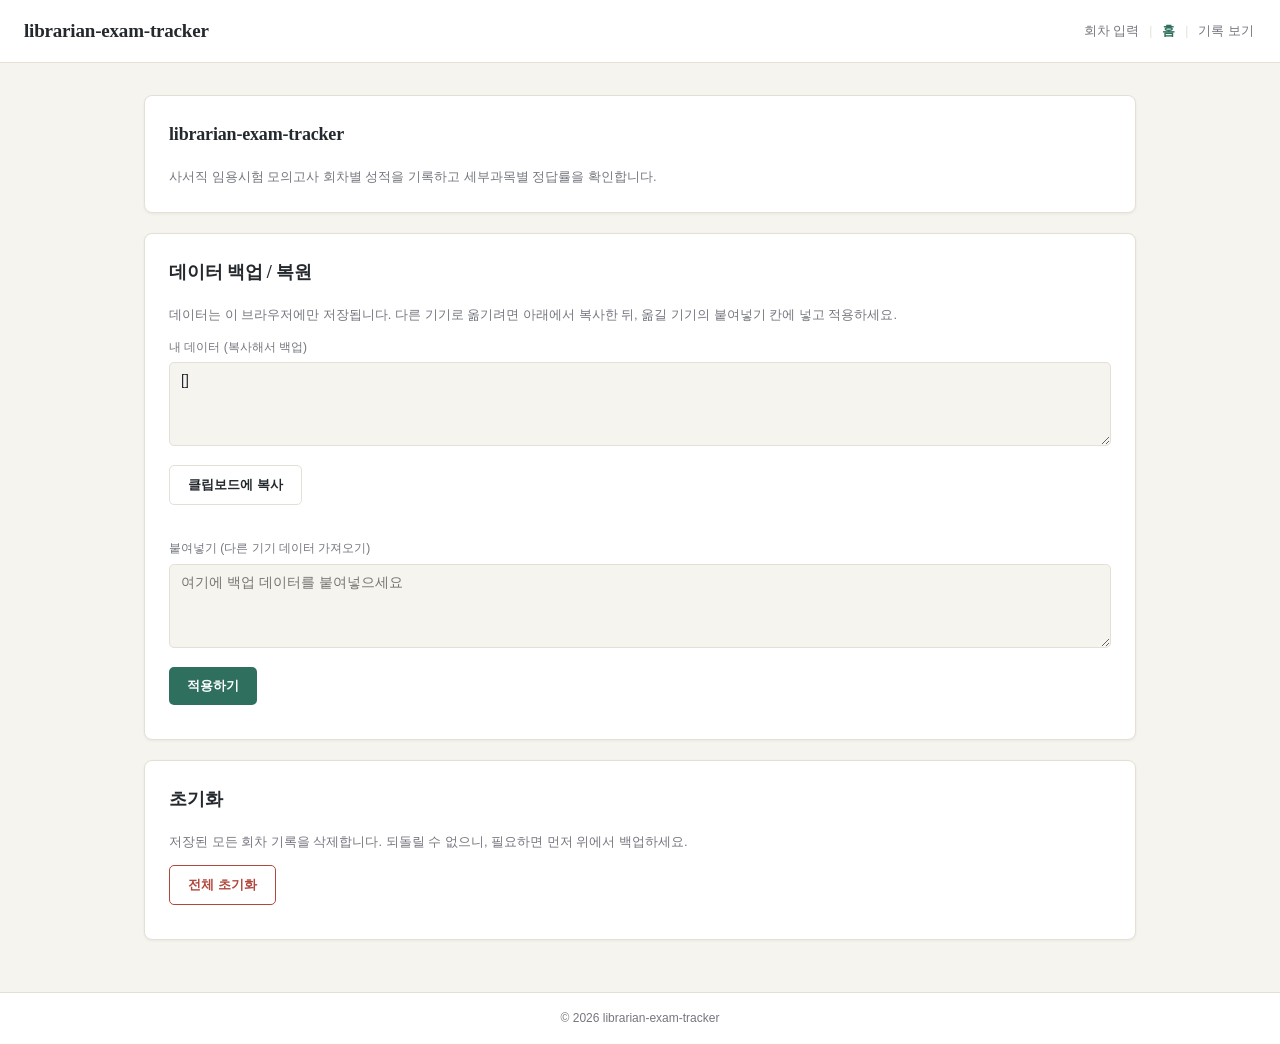
==== index.html @ 45e24c48 "feat: 1차 초안 완성 Co-Authored-By: Claude Sonnet 5 <noreply@anthropic.com>" ====
<!DOCTYPE html>
<html lang="ko">
<head>
  <meta charset="UTF-8">
  <meta name="viewport" content="width=device-width, initial-scale=1.0">
  <title>librarian-exam-tracker</title>
  <link rel="icon" href="data:image/svg+xml,%3Csvg xmlns='http://www.w3.org/2000/svg' viewBox='0 0 100 100'%3E%3Ctext y='.9em' font-size='90'%3E%F0%9F%93%9A%3C/text%3E%3C/svg%3E">
  <link rel="stylesheet" href="/css/main.css">
  <link rel="stylesheet" href="/css/header.css">
  <link rel="stylesheet" href="/css/footer.css">
</head>
<body>

  <app-header></app-header>

  <main>
    <section class="panel">
      <h2>librarian-exam-tracker</h2>
      <p class="hint">
        사서직 임용시험 모의고사 회차별 성적을 기록하고 세부과목별 정답률을 확인합니다.
      </p>
    </section>

    <section class="panel">
      <h2>데이터 백업 / 복원</h2>
      <p class="hint">
        데이터는 이 브라우저에만 저장됩니다. 다른 기기로 옮기려면 아래에서 복사한 뒤,
        옮길 기기의 붙여넣기 칸에 넣고 적용하세요.
      </p>

      <label for="exportArea">내 데이터 (복사해서 백업)</label>
      <textarea id="exportArea" rows="4" readonly></textarea>
      <button id="copyBtn" type="button" class="secondary">클립보드에 복사</button>

      <div class="field-block">
        <label for="importArea">붙여넣기 (다른 기기 데이터 가져오기)</label>
        <textarea id="importArea" rows="4" placeholder="여기에 백업 데이터를 붙여넣으세요"></textarea>
        <button id="importBtn" type="button" class="primary">적용하기</button>
      </div>
    </section>

    <section class="panel">
      <h2>초기화</h2>
      <p class="hint">
        저장된 모든 회차 기록을 삭제합니다. 되돌릴 수 없으니, 필요하면 먼저 위에서 백업하세요.
      </p>
      <button id="resetBtn" type="button" class="danger">전체 초기화</button>
    </section>
  </main>

  <app-footer></app-footer>

  <script type="module" src="/js/components/app-header.js"></script>
  <script type="module" src="/js/components/app-footer.js"></script>
  <script type="module" src="/js/home-page.js"></script>
</body>
</html>
---- css/main.css ----
/* ============================================================
   변수
   ============================================================ */
:root {
  --bg: #F6F4EE;
  --surface: #FFFFFF;
  --ink: #24292E;
  --muted: #74777F;
  --line: #E4E0D5;
  --correct: #2F6F5E;
  --correct-soft: #E4EFEC;
  --wrong: #B0483E;
  --wrong-soft: #F5E7E5;
  --serif: Georgia, "Nanum Myeongjo", "Batang", serif;
  --shadow: 0 1px 3px rgba(36, 41, 46, 0.06);
}

/* ============================================================
   리셋 / 베이스
   ============================================================ */
* {
  box-sizing: border-box;
}

body {
  margin: 0;
  background: var(--bg);
  color: var(--ink);
  font-family: -apple-system, BlinkMacSystemFont, "Apple SD Gothic Neo", "Malgun Gothic", "Segoe UI", sans-serif;
  line-height: 1.6;
  -webkit-font-smoothing: antialiased;
}

/* ============================================================
   레이아웃 / 패널
   ============================================================ */
main {
  max-width: 1040px;
  margin: 0 auto;
  padding: 32px 24px;
}

.panel {
  background: var(--surface);
  border: 1px solid var(--line);
  border-radius: 8px;
  padding: 24px;
  margin-bottom: 20px;
  box-shadow: var(--shadow);
}

h2 {
  font-family: var(--serif);
  font-size: 18px;
  font-weight: 700;
  letter-spacing: -0.01em;
  margin: 0 0 18px;
  color: var(--ink);
}

/* ============================================================
   폼 요소
   ============================================================ */
label {
  display: block;
  font-size: 12px;
  color: var(--muted);
  margin-bottom: 5px;
}

input[type="text"],
input[type="number"],
input[type="date"],
textarea {
  width: 100%;
  padding: 9px 11px;
  border: 1px solid var(--line);
  border-radius: 5px;
  font-size: 14px;
  background: var(--bg);
  color: var(--ink);
  margin-bottom: 12px;
  transition: border-color 0.15s ease;
  font-family: inherit;
}

input:focus,
textarea:focus {
  outline: none;
  border-color: var(--correct);
  box-shadow: 0 0 0 3px var(--correct-soft);
}

/* ---------- 버튼 시스템 ---------- */
button {
  border: none;
  border-radius: 5px;
  padding: 10px 18px;
  font-size: 13px;
  font-weight: 600;
  cursor: pointer;
  transition: background 0.15s ease, border-color 0.15s ease, color 0.15s ease, transform 0.05s ease;
}

button:active {
  transform: translateY(1px);
}

button:focus-visible,
.chip:focus-visible,
.tabBtn:focus-visible {
  outline: 2px solid var(--correct);
  outline-offset: 2px;
}

/* 기본값 = primary */
button,
button.primary {
  background: var(--correct);
  color: #fff;
  margin-bottom: 10px;
}



button.secondary {
  background: var(--surface);
  color: var(--ink);
  border: 1px solid var(--line);
}

button.secondary:hover {
  border-color: var(--correct);
  color: var(--correct);
}

button.danger {
  background: transparent;
  color: var(--wrong);
  border: 1px solid var(--wrong);
}

button.danger:hover {
  background: var(--wrong);
  color: #fff;
}

/* ============================================================
   리스트 / 안내 문구
   ============================================================ */
ul {
  list-style: none;
  margin: 0 0 16px;
  padding: 0;
}

ul li {
  display: flex;
  justify-content: space-between;
  align-items: center;
  padding: 9px 0;
  border-bottom: 1px solid var(--line);
  font-size: 13px;
}

.empty,
.placeholder {
  color: var(--muted);
  font-size: 13px;
  padding: 14px 0;
  text-align: center;
}

.hint {
  color: var(--muted);
  font-size: 13px;
  margin: 0 0 12px;
}

.hint:last-child {
  margin-bottom: 0;
}

.field-block {
  margin-top: 24px;
}

.hidden {
  display: none !important;
}

/* ============================================================
   차트
   ============================================================ */
.chart-box {
  position: relative;
  border: 1px solid var(--line);
  border-radius: 7px;
  padding: 16px;
  min-width: 0;
  background: var(--surface);
}

.total-trend-box {
  height: 150px;
}

.total-trend-box canvas {
  max-height: 150px;
}

/* ============================================================
   문제 카드 (도서 색인카드 느낌)
   ============================================================ */
.qrow {
  background: var(--surface);
  border: 1px solid var(--line);
  border-left: 3px solid var(--correct);
  border-radius: 3px 8px 8px 3px;
  padding: 16px 18px;
  margin-bottom: 12px;
  box-shadow: var(--shadow);
  transition: border-left-color 0.15s ease, box-shadow 0.15s ease;
}

.qrow:focus-within {
  border-left-color: var(--wrong);
  box-shadow: 0 2px 8px rgba(36, 41, 46, 0.1);
}

.qrow-head {
  display: flex;
  align-items: baseline;
  gap: 8px;
  margin-bottom: 14px;
}

.qno-badge {
  font-family: var(--serif);
  font-size: 13px;
  font-weight: 700;
  color: var(--correct);
  background: var(--correct-soft);
  border-radius: 4px;
  padding: 3px 9px;
  letter-spacing: 0.02em;
}

.qmax-label {
  color: var(--muted);
  font-size: 12px;
}

.qfield {
  margin-bottom: 12px;
}

.qfield:last-child {
  margin-bottom: 0;
}

.qlabel {
  display: block;
  font-size: 11px;
  color: var(--muted);
  margin-bottom: 6px;
  letter-spacing: 0.01em;
}

.chipGroup {
  display: flex;
  flex-wrap: wrap;
  gap: 6px;
}

.chip {
  background: var(--bg);
  border: 1px solid var(--line);
  border-radius: 14px;
  padding: 5px 12px;
  font-size: 12.5px;
  color: var(--muted);
  cursor: pointer;
  transition: all 0.12s ease;
}

.chip:hover {
  border-color: var(--correct);
  color: var(--correct);
}

.chip.selected {
  background: var(--correct);
  border-color: var(--correct);
  color: #fff;
  font-weight: 600;
}

.scoreChip {
  min-width: 30px;
  height: 30px;
  text-align: center;
  padding: 0;
  display: flex;
  align-items: center;
  justify-content: center;
  border-radius: 50%;
  font-weight: 600;
}

/* 점수 칩 선택 시 만점/부분점수/0점을 색으로 구분 */
.scoreChip.selected.zero {
  background: var(--wrong);
  border-color: var(--wrong);
}

.scoreChip.selected.partial {
  background: #C98A2C;
  border-color: #C98A2C;
}

/* ============================================================
   탭 / 필터 (기록 보기 화면)
   ============================================================ */
.tabBar {
  display: flex;
  gap: 4px;
  margin-bottom: 18px;
  border-bottom: 1px solid var(--line);
}

.tabBtn {
  background: none;
  border: none;
  padding: 9px 6px;
  font-size: 14px;
  font-weight: 600;
  color: var(--muted);
  cursor: pointer;
  border-bottom: 2px solid transparent;
  margin-bottom: -1px;
  transition: color 0.12s ease;
}

.tabBtn:hover {
  color: var(--ink);
}

.tabBtn.active {
  color: var(--ink);
  border-bottom-color: var(--correct);
}

.filterChip {
  border-color: var(--chip-color, var(--line));
  color: var(--chip-color, var(--muted));
  background: var(--surface);
}

.filterChip.selected {
  background: var(--chip-color, var(--correct));
  border-color: var(--chip-color, var(--correct));
  color: #fff;
}

.detail-controls {
  display: flex;
  align-items: center;
  gap: 8px;
  margin-bottom: 16px;
  flex-wrap: wrap;
}

.detail-controls select {
  flex: 1;
  min-width: 160px;
  margin-bottom: 0;
}

.detail-controls button {
  margin-bottom: 0;
}

/* ============================================================
   반응형
   ============================================================ */
@media (max-width: 760px) {
  main {
    padding: 20px 16px;
  }
  .panel {
    padding: 18px;
  }
  .charts {
    grid-template-columns: 1fr;
  }
}

/* ---------- 커스텀 알림/확인 모달 ---------- */
.modal-overlay {
  position: fixed;
  inset: 0;
  background: rgba(36, 41, 46, 0.35);
  display: flex;
  align-items: center;
  justify-content: center;
  padding: 20px;
  opacity: 0;
  transition: opacity 0.15s ease;
  z-index: 1000;
}

.modal-overlay.open {
  opacity: 1;
}

.modal-box {
  background: var(--surface);
  border-radius: 8px;
  padding: 24px;
  max-width: 360px;
  width: 100%;
  box-shadow: 0 8px 24px rgba(36, 41, 46, 0.18);
  transform: translateY(6px);
  transition: transform 0.15s ease;
}

.modal-overlay.open .modal-box {
  transform: translateY(0);
}

.modal-message {
  margin: 0 0 20px;
  font-size: 14px;
  color: var(--ink);
  white-space: pre-line;
  line-height: 1.6;
}

.modal-actions {
  display: flex;
  justify-content: flex-end;
  gap: 8px;
}
---- css/header.css ----
.site-header {
  display: flex;
  justify-content: space-between;
  align-items: center;
  flex-wrap: wrap;
  gap: 10px;
  padding: 16px 24px;
  border-bottom: 1px solid var(--line);
  background: var(--surface);
}

.site-title {
  font-family: Georgia, "Nanum Myeongjo", "Batang", serif;
  font-size: 19px;
  font-weight: 700;
  letter-spacing: -0.01em;
  margin: 0;
  color: var(--ink);
}

.site-nav {
  display: flex;
  align-items: center;
  gap: 8px;
}

.site-nav a {
  color: var(--muted);
  text-decoration: none;
  font-size: 13px;
  padding: 4px 2px;
}

.site-nav a:hover {
  color: var(--correct);
}

.site-nav a.active {
  color: var(--correct);
  font-weight: 600;
}

.site-nav .divider {
  color: var(--line);
  font-size: 12px;
}

@media (max-width: 480px) {
  .site-header {
    flex-direction: column;
    align-items: flex-start;
  }
}
---- css/footer.css ----
.site-footer {
  border-top: 1px solid var(--line);
  padding: 16px 24px;
  text-align: center;
  background: var(--surface);
}

.site-footer p {
  margin: 0;
  font-size: 12px;
  color: var(--muted);
}
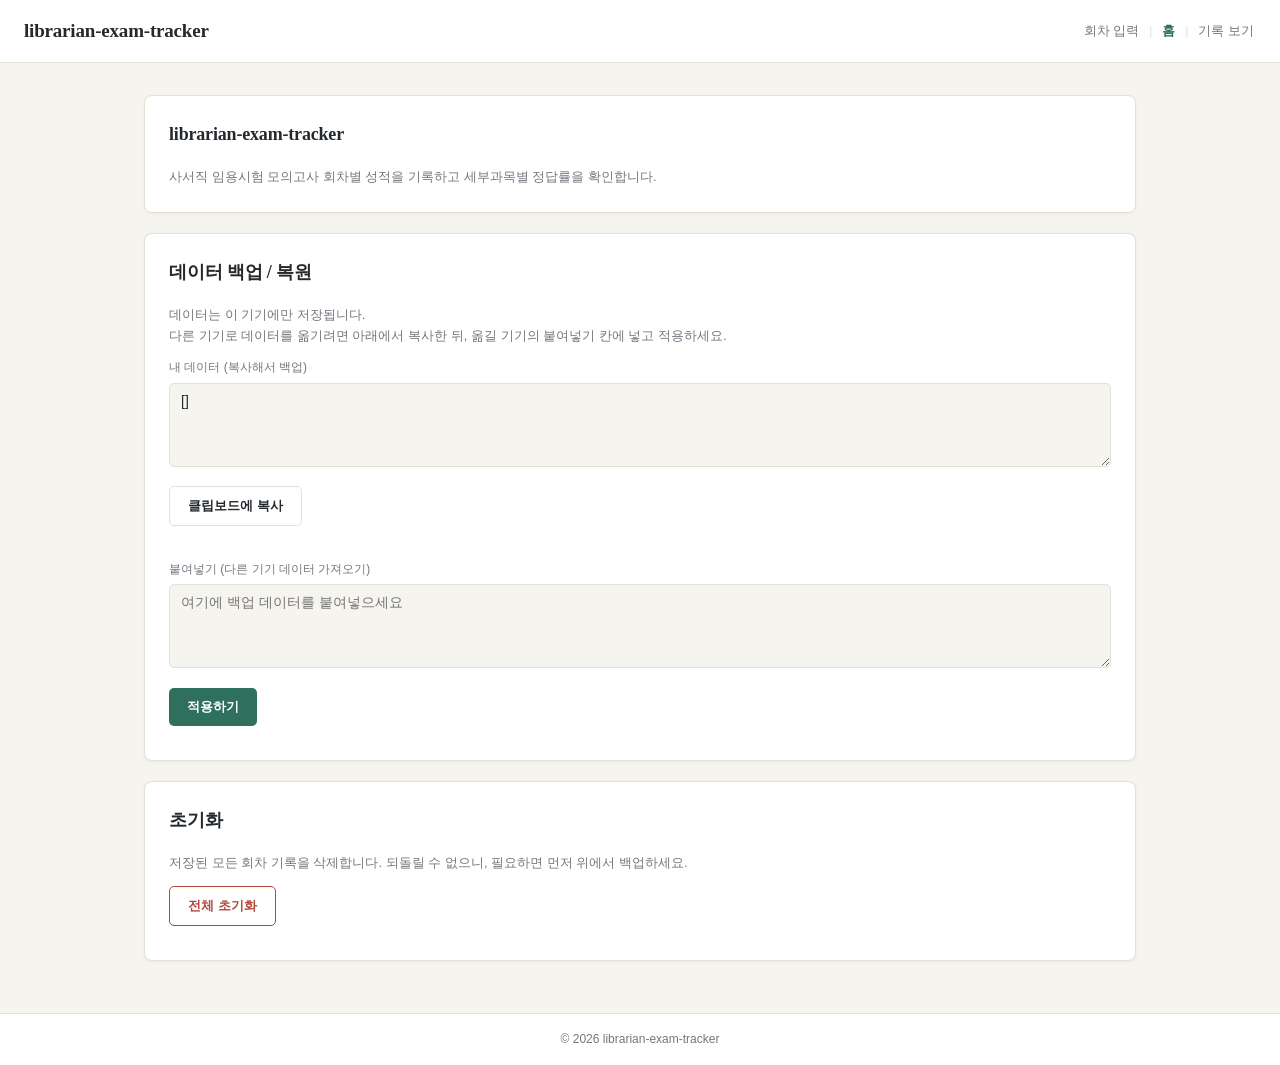
==== commit 1328f23f: "feat: 파일 내용 수정" ====
--- a/index.html
+++ b/index.html
@@ -1,14 +1,17 @@
 <!DOCTYPE html>
 <html lang="ko">
+
 <head>
   <meta charset="UTF-8">
   <meta name="viewport" content="width=device-width, initial-scale=1.0">
   <title>librarian-exam-tracker</title>
-  <link rel="icon" href="data:image/svg+xml,%3Csvg xmlns='http://www.w3.org/2000/svg' viewBox='0 0 100 100'%3E%3Ctext y='.9em' font-size='90'%3E%F0%9F%93%9A%3C/text%3E%3C/svg%3E">
+  <link rel="icon"
+    href="data:image/svg+xml,%3Csvg xmlns='http://www.w3.org/2000/svg' viewBox='0 0 100 100'%3E%3Ctext y='.9em' font-size='90'%3E%F0%9F%93%9A%3C/text%3E%3C/svg%3E">
   <link rel="stylesheet" href="/css/main.css">
   <link rel="stylesheet" href="/css/header.css">
   <link rel="stylesheet" href="/css/footer.css">
 </head>
+
 <body>
 
   <app-header></app-header>
@@ -24,7 +27,8 @@
     <section class="panel">
       <h2>데이터 백업 / 복원</h2>
       <p class="hint">
-        데이터는 이 브라우저에만 저장됩니다. 다른 기기로 옮기려면 아래에서 복사한 뒤,
+        데이터는 이 기기에만 저장됩니다.
+        <br>다른 기기로 데이터를 옮기려면 아래에서 복사한 뒤,
         옮길 기기의 붙여넣기 칸에 넣고 적용하세요.
       </p>
 
@@ -54,4 +58,5 @@
   <script type="module" src="/js/components/app-footer.js"></script>
   <script type="module" src="/js/home-page.js"></script>
 </body>
+
 </html>
--- a/css/main.css
+++ b/css/main.css
@@ -209,6 +209,14 @@
   max-height: 150px;
 }
 
+.trend-box {
+  height: 240px;
+}
+
+.trend-box canvas {
+  max-height: 240px;
+}
+
 /* ============================================================
    문제 카드 (도서 색인카드 느낌)
    ============================================================ */
@@ -391,8 +399,11 @@
   .panel {
     padding: 18px;
   }
-  .charts {
-    grid-template-columns: 1fr;
+  .trend-box {
+    height: 200px;
+  }
+  .trend-box canvas {
+    max-height: 200px;
   }
 }
 
